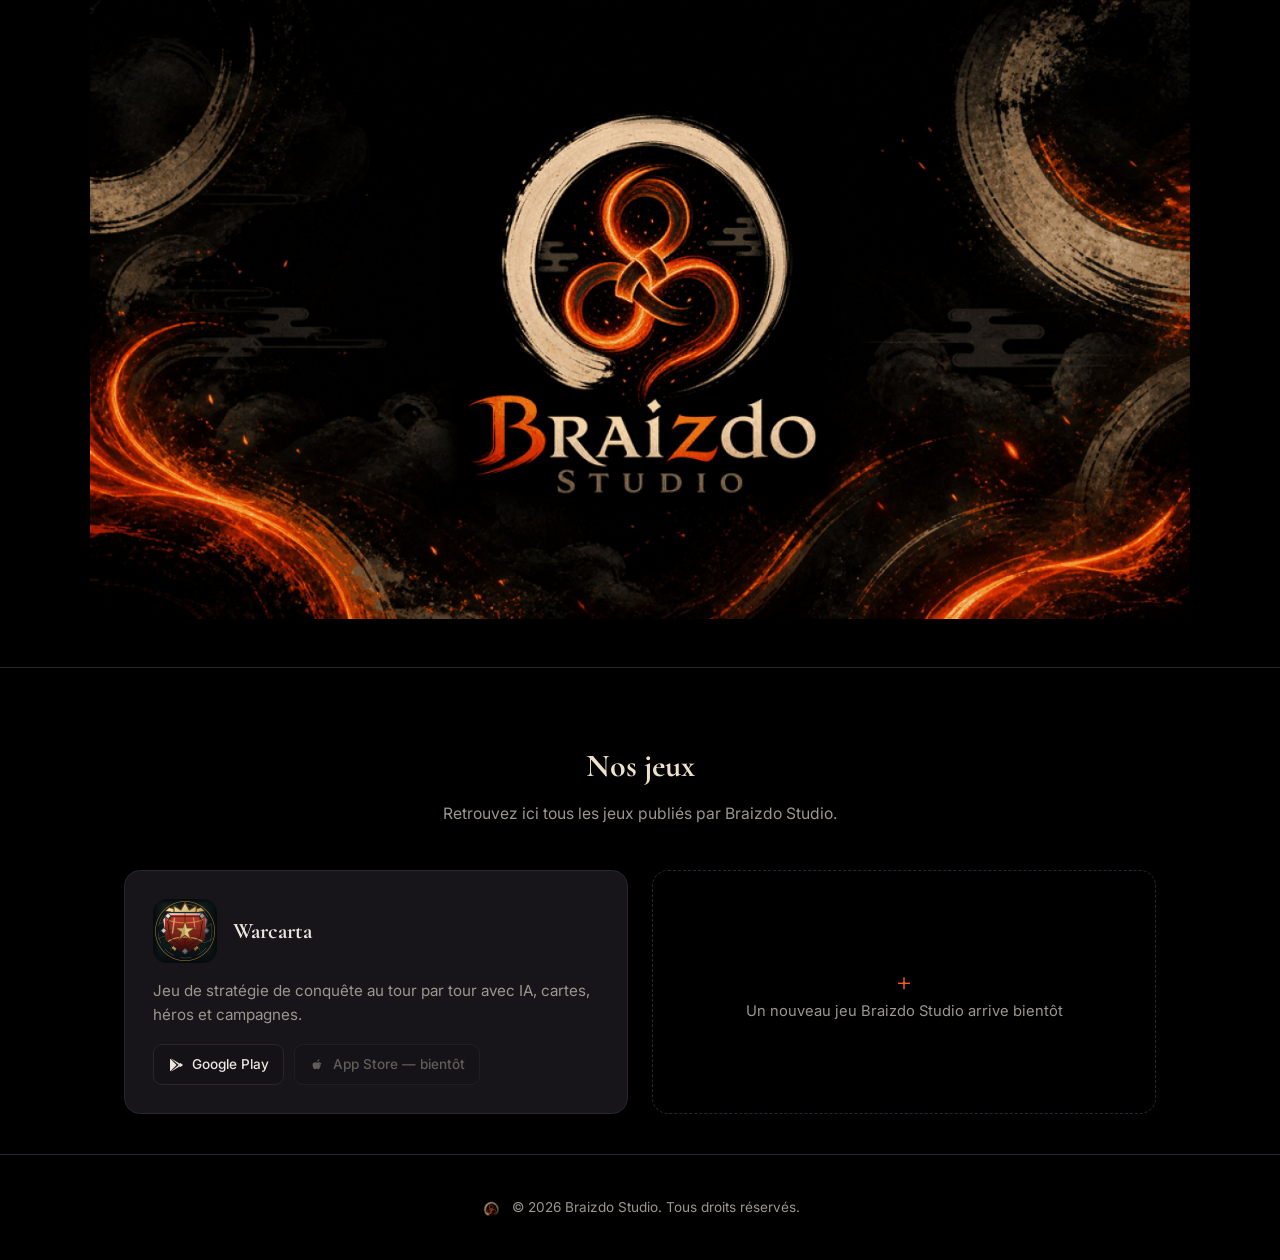
==== index.html @ 64bd32e6 "Add homepage with Braizdo Studio branding and games showcase Adds index.html with the studio hero ba" ====
<!DOCTYPE html>
<html lang="fr">
<head>
<meta charset="UTF-8">
<meta name="viewport" content="width=device-width, initial-scale=1.0">
<title>Braizdo Studio — Studio de jeux mobiles</title>
<meta name="description" content="Braizdo Studio conçoit des jeux mobiles. Découvrez nos jeux disponibles sur Google Play et App Store.">
<meta property="og:title" content="Braizdo Studio">
<meta property="og:description" content="Studio de jeux mobiles indépendant.">
<meta property="og:image" content="assets/hero-banner.jpg">
<link rel="icon" type="image/png" href="assets/mark-180.png">
<link rel="apple-touch-icon" href="assets/mark-180.png">
<link rel="preconnect" href="https://fonts.googleapis.com">
<link rel="preconnect" href="https://fonts.gstatic.com" crossorigin>
<link href="https://fonts.googleapis.com/css2?family=Cormorant+Garamond:wght@600;700&family=Inter:wght@400;500;600&display=swap" rel="stylesheet">
<style>
  :root {
    --bg: #000000;
    --bg-soft: #141216;
    --card: #17151a;
    --card-border: #2a2530;
    --cream: #ede1c9;
    --cream-dim: #b9ae98;
    --flame-1: #c81e0a;
    --flame-2: #ff5c1a;
    --flame-3: #ffb648;
    --text: #eae6de;
    --text-dim: #9b968f;
  }

  * { box-sizing: border-box; }

  html { scroll-behavior: smooth; }

  body {
    margin: 0;
    background: var(--bg);
    color: var(--text);
    font-family: 'Inter', system-ui, sans-serif;
    line-height: 1.6;
  }

  a { color: inherit; }

  .wrap {
    max-width: 1080px;
    margin: 0 auto;
    padding: 0 24px;
  }

  /* ---- Header / Hero ---- */

  .sr-only {
    position: absolute;
    width: 1px;
    height: 1px;
    overflow: hidden;
    clip: rect(0, 0, 0, 0);
    white-space: nowrap;
  }

  header.hero {
    position: relative;
    text-align: center;
    background: var(--bg);
    border-bottom: 1px solid var(--card-border);
    padding-bottom: 48px;
  }

  .hero-banner {
    display: block;
    width: 100%;
    max-width: 1100px;
    margin: 0 auto;
    height: auto;
  }

  /* ---- Sections ---- */

  main { padding: 72px 0 40px; }

  .section-head {
    text-align: center;
    margin-bottom: 44px;
  }

  .section-head h2 {
    font-family: 'Cormorant Garamond', serif;
    font-size: 2rem;
    color: var(--cream);
    margin: 0 0 10px;
  }

  .section-head p {
    color: var(--text-dim);
    margin: 0;
    font-size: 0.98rem;
  }

  /* ---- Games grid ---- */

  .games-grid {
    display: grid;
    grid-template-columns: repeat(auto-fit, minmax(280px, 1fr));
    gap: 24px;
  }

  .game-card {
    background: var(--card);
    border: 1px solid var(--card-border);
    border-radius: 16px;
    padding: 28px;
    display: flex;
    flex-direction: column;
    gap: 16px;
    transition: border-color 0.2s ease, transform 0.2s ease;
  }

  .game-card:hover {
    border-color: #443b2e;
    transform: translateY(-2px);
  }

  .game-card-top {
    display: flex;
    align-items: center;
    gap: 16px;
  }

  .game-icon {
    width: 64px;
    height: 64px;
    border-radius: 14px;
    flex-shrink: 0;
    object-fit: cover;
  }

  .game-title {
    font-family: 'Cormorant Garamond', serif;
    font-size: 1.4rem;
    font-weight: 700;
    color: var(--text);
    margin: 0;
  }

  .game-desc {
    color: var(--text-dim);
    font-size: 0.95rem;
    margin: 0;
    flex-grow: 1;
  }

  .store-links {
    display: flex;
    gap: 10px;
    flex-wrap: wrap;
  }

  .store-btn {
    display: inline-flex;
    align-items: center;
    gap: 8px;
    padding: 9px 14px;
    border-radius: 9px;
    font-size: 0.85rem;
    font-weight: 500;
    text-decoration: none;
    border: 1px solid var(--card-border);
    color: var(--text);
    background: var(--bg-soft);
    transition: border-color 0.2s ease, color 0.2s ease;
  }

  .store-btn svg { width: 16px; height: 16px; flex-shrink: 0; }

  .store-btn.active:hover {
    border-color: var(--flame-2);
    color: var(--cream);
  }

  .store-btn.disabled {
    color: var(--text-dim);
    opacity: 0.55;
    cursor: default;
    pointer-events: none;
  }

  /* ---- Coming soon placeholder card ---- */

  .game-card.placeholder {
    background: transparent;
    border: 1.5px dashed var(--card-border);
    align-items: center;
    justify-content: center;
    text-align: center;
    color: var(--text-dim);
    min-height: 200px;
  }

  .game-card.placeholder .plus {
    font-family: 'Cormorant Garamond', serif;
    font-size: 2.2rem;
    color: var(--flame-2);
    line-height: 1;
    margin-bottom: 4px;
  }

  .game-card.placeholder p {
    margin: 0;
    font-size: 0.92rem;
  }

  /* ---- Footer ---- */

  footer {
    border-top: 1px solid var(--card-border);
    padding: 28px 0;
    text-align: center;
    color: var(--text-dim);
    font-size: 0.85rem;
  }

  footer .wrap {
    display: flex;
    align-items: center;
    justify-content: center;
    gap: 10px;
  }

  .footer-mark {
    width: 22px;
    height: 22px;
    border-radius: 50%;
    opacity: 0.85;
  }
</style>
</head>
<body>

<header class="hero">
  <h1 class="sr-only">Braizdo Studio</h1>
  <img class="hero-banner" src="assets/hero-banner.jpg" alt="Braizdo Studio">
</header>

<main>
  <div class="wrap">
    <section id="jeux">
      <div class="section-head">
        <h2>Nos jeux</h2>
        <p>Retrouvez ici tous les jeux publiés par Braizdo Studio.</p>
      </div>

      <div class="games-grid">

        <article class="game-card">
          <div class="game-card-top">
            <img class="game-icon" src="assets/games/warcarta-icon.png" alt="Icône du jeu Warcarta">
            <h3 class="game-title">Warcarta</h3>
          </div>
          <p class="game-desc">Jeu de stratégie de conquête au tour par tour avec IA, cartes, héros et campagnes.</p>
          <div class="store-links">
            <a class="store-btn active" href="https://play.google.com/store/apps/details?id=com.warcarta.mobile" target="_blank" rel="noopener">
              <svg viewBox="0 0 24 24" fill="currentColor"><path d="M3.6 2.6c-.4.3-.6.8-.6 1.4v16c0 .6.2 1.1.6 1.4l9.3-9.4-9.3-9.4Z"/><path d="M15.9 12l2.5-1.4L5.5 2.7c-.3-.2-.6-.3-.9-.3l11.3 9.6Z"/><path d="M18.4 13.4L15.9 12l-11.3 9.6c.3.1.6 0 .9-.2l12.9-8Z"/><path d="M21.4 10.7l-3-1.7-2.7 3 2.7 3 3-1.7c.8-.5.8-2.1 0-2.6Z"/></svg>
              Google Play
            </a>
            <span class="store-btn disabled">
              <svg viewBox="0 0 24 24" fill="currentColor"><path d="M17.6 12.3c0-1.8 1-2.7 1-2.7s-1.4-1.9-3.4-1.9c-1.6 0-2.4.9-3.2.9-.8 0-1.5-.9-3-.9-1.8 0-3.7 1.4-3.7 4.2 0 2.6 1.9 6.5 3.6 6.5.9 0 1.3-.6 2.4-.6 1.1 0 1.4.6 2.4.6 1.6 0 3.6-4 3.6-6.1-1.4-.6-1.7-1.9-1.7-2.9v-.1Z"/><path d="M14.7 5.9c.6-.7 1-1.6.9-2.6-.9.1-1.9.6-2.5 1.3-.5.6-1 1.6-.9 2.5 1-.1 1.9-.6 2.5-1.2Z"/></svg>
              App Store — bientôt
            </span>
          </div>
        </article>

        <article class="game-card placeholder">
          <div>
            <div class="plus">+</div>
            <p>Un nouveau jeu Braizdo Studio arrive bientôt</p>
          </div>
        </article>

      </div>
    </section>
  </div>
</main>

<footer>
  <div class="wrap">
    <img class="footer-mark" src="assets/mark-96.png" alt="">
    <p>&copy; 2026 Braizdo Studio. Tous droits réservés.</p>
  </div>
</footer>

</body>
</html>
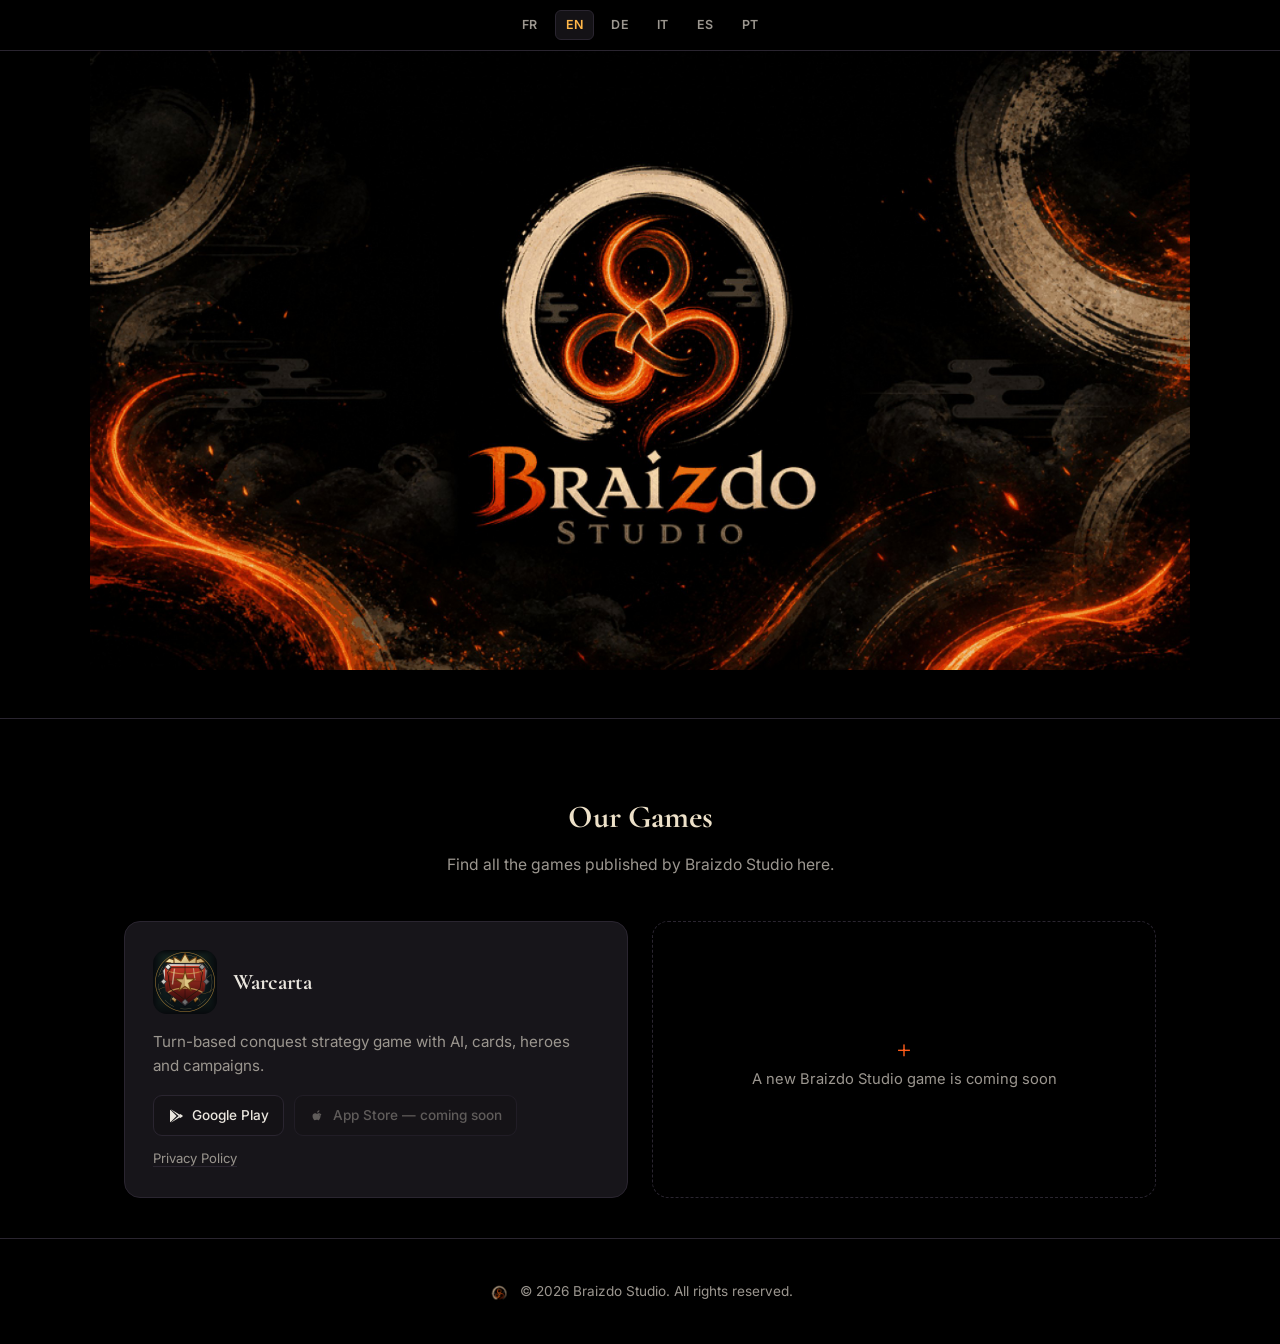
==== commit e5112ed6: "Add multilingual site (fr/en/de/it/es/pt) and per-game privacy policy pages Migrates the Warcarta pr" ====
--- a/index.html
+++ b/index.html
@@ -1,293 +1,81 @@
 <!DOCTYPE html>
-<html lang="fr">
+<html lang="en">
 <head>
 <meta charset="UTF-8">
 <meta name="viewport" content="width=device-width, initial-scale=1.0">
-<title>Braizdo Studio — Studio de jeux mobiles</title>
-<meta name="description" content="Braizdo Studio conçoit des jeux mobiles. Découvrez nos jeux disponibles sur Google Play et App Store.">
-<meta property="og:title" content="Braizdo Studio">
-<meta property="og:description" content="Studio de jeux mobiles indépendant.">
-<meta property="og:image" content="assets/hero-banner.jpg">
+<title>Braizdo Studio</title>
+<meta name="description" content="Braizdo Studio — independent mobile game studio. Choose your language.">
+<meta name="robots" content="noindex">
 <link rel="icon" type="image/png" href="assets/mark-180.png">
 <link rel="apple-touch-icon" href="assets/mark-180.png">
-<link rel="preconnect" href="https://fonts.googleapis.com">
-<link rel="preconnect" href="https://fonts.gstatic.com" crossorigin>
-<link href="https://fonts.googleapis.com/css2?family=Cormorant+Garamond:wght@600;700&family=Inter:wght@400;500;600&display=swap" rel="stylesheet">
+<link rel="alternate" hreflang="fr" href="https://braizdostudio-prog.github.io/fr/">
+<link rel="alternate" hreflang="en" href="https://braizdostudio-prog.github.io/en/">
+<link rel="alternate" hreflang="de" href="https://braizdostudio-prog.github.io/de/">
+<link rel="alternate" hreflang="it" href="https://braizdostudio-prog.github.io/it/">
+<link rel="alternate" hreflang="es" href="https://braizdostudio-prog.github.io/es/">
+<link rel="alternate" hreflang="pt" href="https://braizdostudio-prog.github.io/pt/">
+<link rel="alternate" hreflang="x-default" href="https://braizdostudio-prog.github.io/en/">
 <style>
   :root {
     --bg: #000000;
-    --bg-soft: #141216;
-    --card: #17151a;
     --card-border: #2a2530;
     --cream: #ede1c9;
-    --cream-dim: #b9ae98;
-    --flame-1: #c81e0a;
-    --flame-2: #ff5c1a;
-    --flame-3: #ffb648;
     --text: #eae6de;
     --text-dim: #9b968f;
+    --flame-3: #ffb648;
   }
-
   * { box-sizing: border-box; }
-
-  html { scroll-behavior: smooth; }
-
   body {
     margin: 0;
+    min-height: 100vh;
+    display: flex;
+    align-items: center;
+    justify-content: center;
     background: var(--bg);
     color: var(--text);
-    font-family: 'Inter', system-ui, sans-serif;
-    line-height: 1.6;
+    font-family: system-ui, sans-serif;
   }
-
-  a { color: inherit; }
-
-  .wrap {
-    max-width: 1080px;
-    margin: 0 auto;
-    padding: 0 24px;
+  main {
+    text-align: center;
+    padding: 24px;
   }
-
-  /* ---- Header / Hero ---- */
-
-  .sr-only {
-    position: absolute;
-    width: 1px;
-    height: 1px;
-    overflow: hidden;
-    clip: rect(0, 0, 0, 0);
-    white-space: nowrap;
-  }
-
-  header.hero {
-    position: relative;
-    text-align: center;
-    background: var(--bg);
-    border-bottom: 1px solid var(--card-border);
-    padding-bottom: 48px;
-  }
-
-  .hero-banner {
-    display: block;
-    width: 100%;
-    max-width: 1100px;
-    margin: 0 auto;
-    height: auto;
-  }
-
-  /* ---- Sections ---- */
-
-  main { padding: 72px 0 40px; }
-
-  .section-head {
-    text-align: center;
-    margin-bottom: 44px;
-  }
-
-  .section-head h2 {
-    font-family: 'Cormorant Garamond', serif;
-    font-size: 2rem;
-    color: var(--cream);
-    margin: 0 0 10px;
-  }
-
-  .section-head p {
-    color: var(--text-dim);
-    margin: 0;
-    font-size: 0.98rem;
-  }
-
-  /* ---- Games grid ---- */
-
-  .games-grid {
-    display: grid;
-    grid-template-columns: repeat(auto-fit, minmax(280px, 1fr));
-    gap: 24px;
-  }
-
-  .game-card {
-    background: var(--card);
-    border: 1px solid var(--card-border);
-    border-radius: 16px;
-    padding: 28px;
-    display: flex;
-    flex-direction: column;
-    gap: 16px;
-    transition: border-color 0.2s ease, transform 0.2s ease;
-  }
-
-  .game-card:hover {
-    border-color: #443b2e;
-    transform: translateY(-2px);
-  }
-
-  .game-card-top {
-    display: flex;
-    align-items: center;
-    gap: 16px;
-  }
-
-  .game-icon {
-    width: 64px;
-    height: 64px;
-    border-radius: 14px;
-    flex-shrink: 0;
-    object-fit: cover;
-  }
-
-  .game-title {
-    font-family: 'Cormorant Garamond', serif;
-    font-size: 1.4rem;
-    font-weight: 700;
-    color: var(--text);
-    margin: 0;
-  }
-
-  .game-desc {
-    color: var(--text-dim);
-    font-size: 0.95rem;
-    margin: 0;
-    flex-grow: 1;
-  }
-
-  .store-links {
+  h1 { color: var(--cream); font-size: 1.4rem; margin: 0 0 20px; }
+  ul {
+    list-style: none;
     display: flex;
     gap: 10px;
     flex-wrap: wrap;
+    justify-content: center;
+    padding: 0;
+    margin: 0;
   }
-
-  .store-btn {
-    display: inline-flex;
-    align-items: center;
-    gap: 8px;
-    padding: 9px 14px;
-    border-radius: 9px;
-    font-size: 0.85rem;
-    font-weight: 500;
+  a {
+    display: inline-block;
+    padding: 8px 16px;
+    border: 1px solid var(--card-border);
+    border-radius: 8px;
+    color: var(--text);
     text-decoration: none;
-    border: 1px solid var(--card-border);
-    color: var(--text);
-    background: var(--bg-soft);
-    transition: border-color 0.2s ease, color 0.2s ease;
+    font-weight: 600;
+    font-size: 0.9rem;
   }
-
-  .store-btn svg { width: 16px; height: 16px; flex-shrink: 0; }
-
-  .store-btn.active:hover {
-    border-color: var(--flame-2);
-    color: var(--cream);
-  }
-
-  .store-btn.disabled {
-    color: var(--text-dim);
-    opacity: 0.55;
-    cursor: default;
-    pointer-events: none;
-  }
-
-  /* ---- Coming soon placeholder card ---- */
-
-  .game-card.placeholder {
-    background: transparent;
-    border: 1.5px dashed var(--card-border);
-    align-items: center;
-    justify-content: center;
-    text-align: center;
-    color: var(--text-dim);
-    min-height: 200px;
-  }
-
-  .game-card.placeholder .plus {
-    font-family: 'Cormorant Garamond', serif;
-    font-size: 2.2rem;
-    color: var(--flame-2);
-    line-height: 1;
-    margin-bottom: 4px;
-  }
-
-  .game-card.placeholder p {
-    margin: 0;
-    font-size: 0.92rem;
-  }
-
-  /* ---- Footer ---- */
-
-  footer {
-    border-top: 1px solid var(--card-border);
-    padding: 28px 0;
-    text-align: center;
-    color: var(--text-dim);
-    font-size: 0.85rem;
-  }
-
-  footer .wrap {
-    display: flex;
-    align-items: center;
-    justify-content: center;
-    gap: 10px;
-  }
-
-  .footer-mark {
-    width: 22px;
-    height: 22px;
-    border-radius: 50%;
-    opacity: 0.85;
-  }
+  a:hover { color: var(--flame-3); border-color: var(--flame-3); }
+  p.note { color: var(--text-dim); font-size: 0.85rem; margin-top: 22px; }
 </style>
+<script src="assets/js/lang-redirect.js"></script>
 </head>
 <body>
-
-<header class="hero">
-  <h1 class="sr-only">Braizdo Studio</h1>
-  <img class="hero-banner" src="assets/hero-banner.jpg" alt="Braizdo Studio">
-</header>
-
 <main>
-  <div class="wrap">
-    <section id="jeux">
-      <div class="section-head">
-        <h2>Nos jeux</h2>
-        <p>Retrouvez ici tous les jeux publiés par Braizdo Studio.</p>
-      </div>
-
-      <div class="games-grid">
-
-        <article class="game-card">
-          <div class="game-card-top">
-            <img class="game-icon" src="assets/games/warcarta-icon.png" alt="Icône du jeu Warcarta">
-            <h3 class="game-title">Warcarta</h3>
-          </div>
-          <p class="game-desc">Jeu de stratégie de conquête au tour par tour avec IA, cartes, héros et campagnes.</p>
-          <div class="store-links">
-            <a class="store-btn active" href="https://play.google.com/store/apps/details?id=com.warcarta.mobile" target="_blank" rel="noopener">
-              <svg viewBox="0 0 24 24" fill="currentColor"><path d="M3.6 2.6c-.4.3-.6.8-.6 1.4v16c0 .6.2 1.1.6 1.4l9.3-9.4-9.3-9.4Z"/><path d="M15.9 12l2.5-1.4L5.5 2.7c-.3-.2-.6-.3-.9-.3l11.3 9.6Z"/><path d="M18.4 13.4L15.9 12l-11.3 9.6c.3.1.6 0 .9-.2l12.9-8Z"/><path d="M21.4 10.7l-3-1.7-2.7 3 2.7 3 3-1.7c.8-.5.8-2.1 0-2.6Z"/></svg>
-              Google Play
-            </a>
-            <span class="store-btn disabled">
-              <svg viewBox="0 0 24 24" fill="currentColor"><path d="M17.6 12.3c0-1.8 1-2.7 1-2.7s-1.4-1.9-3.4-1.9c-1.6 0-2.4.9-3.2.9-.8 0-1.5-.9-3-.9-1.8 0-3.7 1.4-3.7 4.2 0 2.6 1.9 6.5 3.6 6.5.9 0 1.3-.6 2.4-.6 1.1 0 1.4.6 2.4.6 1.6 0 3.6-4 3.6-6.1-1.4-.6-1.7-1.9-1.7-2.9v-.1Z"/><path d="M14.7 5.9c.6-.7 1-1.6.9-2.6-.9.1-1.9.6-2.5 1.3-.5.6-1 1.6-.9 2.5 1-.1 1.9-.6 2.5-1.2Z"/></svg>
-              App Store — bientôt
-            </span>
-          </div>
-        </article>
-
-        <article class="game-card placeholder">
-          <div>
-            <div class="plus">+</div>
-            <p>Un nouveau jeu Braizdo Studio arrive bientôt</p>
-          </div>
-        </article>
-
-      </div>
-    </section>
-  </div>
+  <h1>Braizdo Studio</h1>
+  <ul>
+    <li><a href="fr/">Français</a></li>
+    <li><a href="en/">English</a></li>
+    <li><a href="de/">Deutsch</a></li>
+    <li><a href="it/">Italiano</a></li>
+    <li><a href="es/">Español</a></li>
+    <li><a href="pt/">Português</a></li>
+  </ul>
+  <p class="note">Redirecting to your language&hellip;</p>
 </main>
-
-<footer>
-  <div class="wrap">
-    <img class="footer-mark" src="assets/mark-96.png" alt="">
-    <p>&copy; 2026 Braizdo Studio. Tous droits réservés.</p>
-  </div>
-</footer>
-
 </body>
 </html>
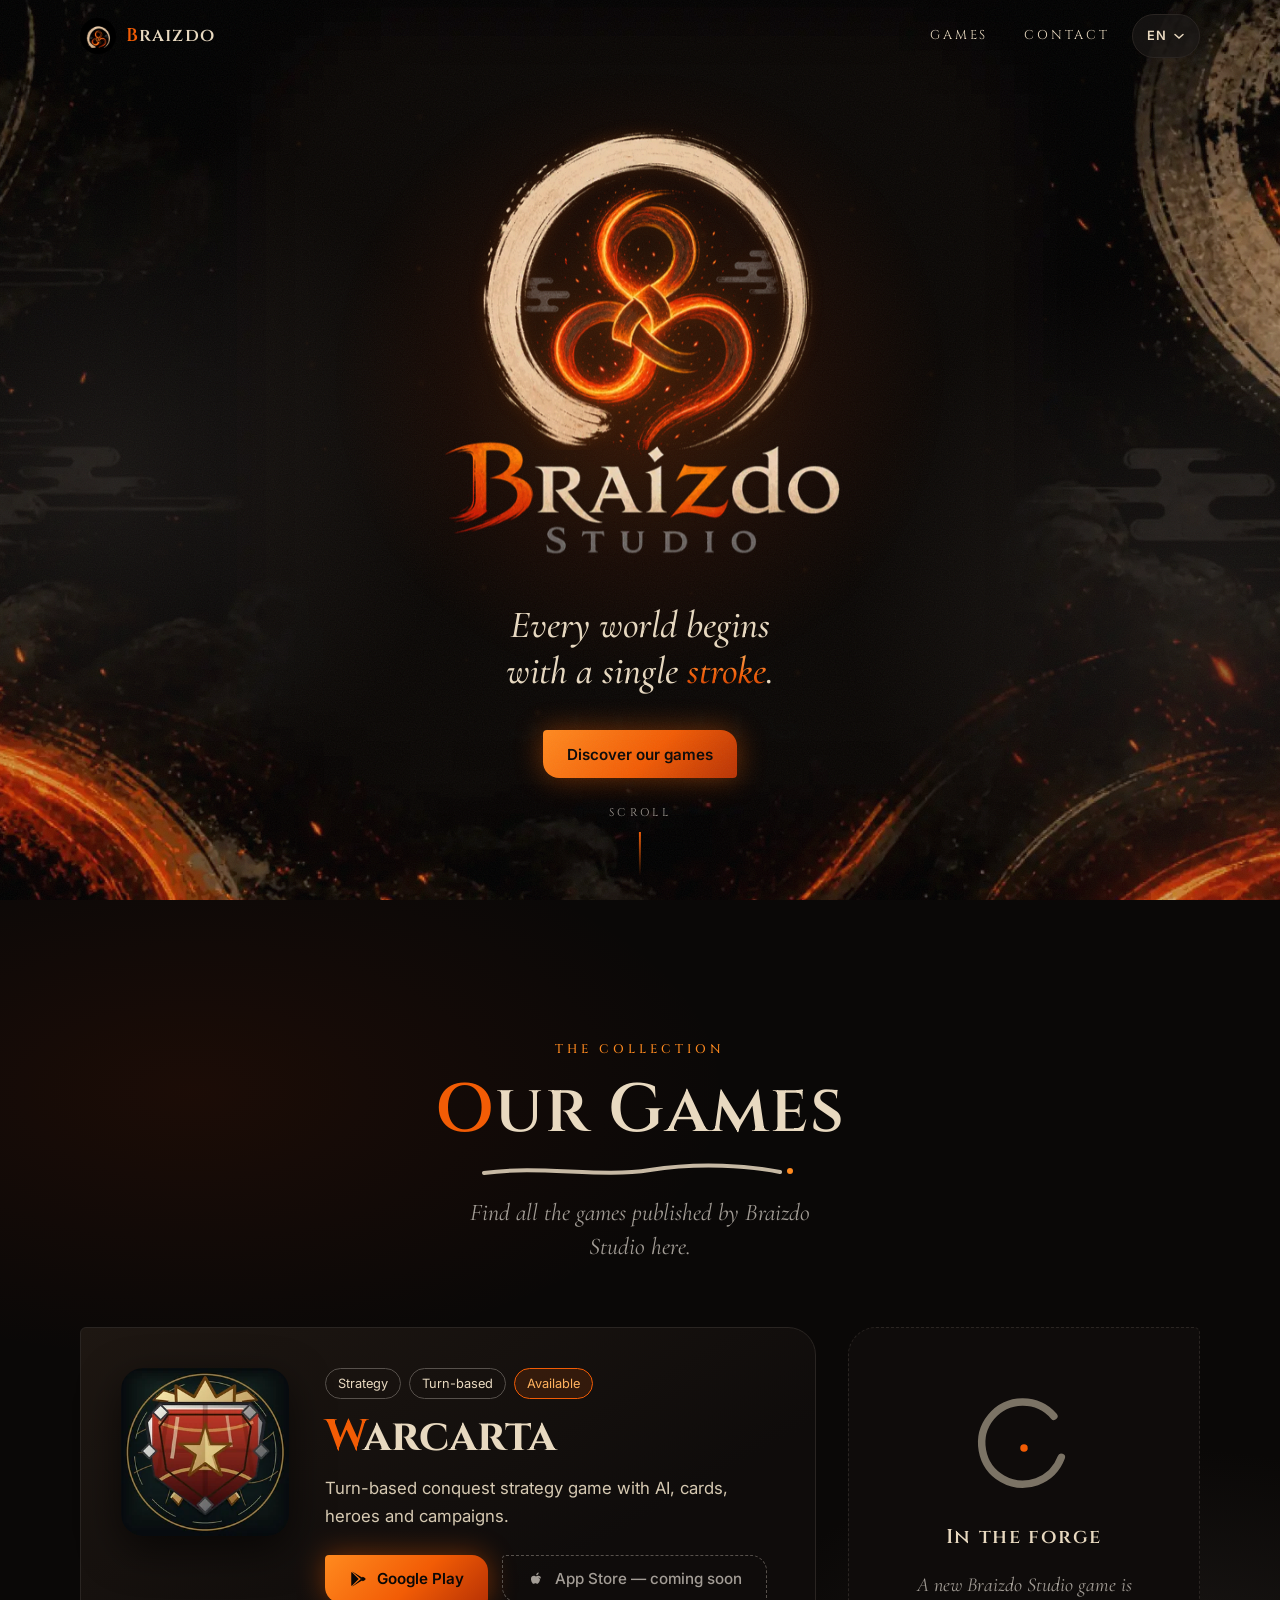
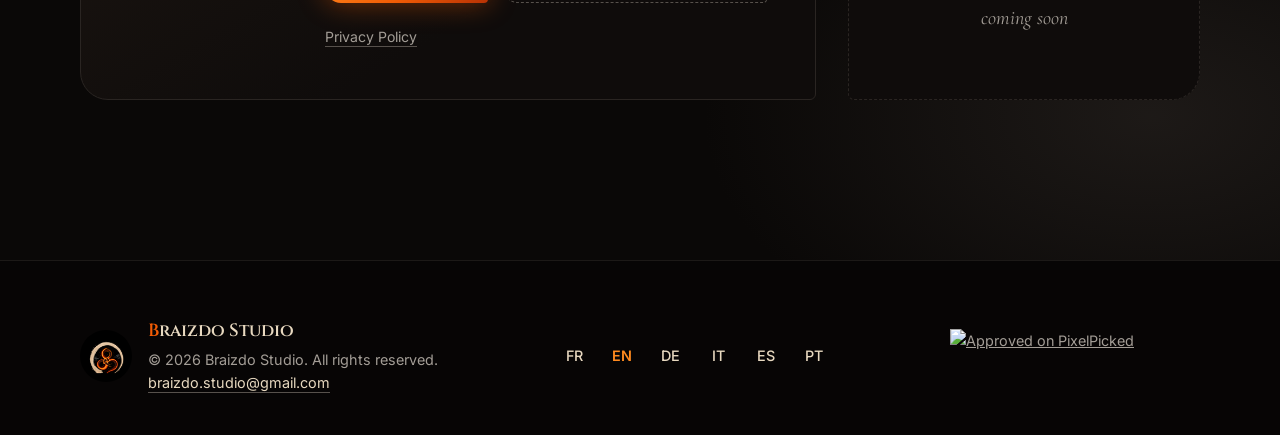
==== commit 0a1f6d79: "feat: redesign site with Ink & Ember visual identity - Animated hero: enso brush reveal, knot igniti" ====
--- a/index.html
+++ b/index.html
@@ -17,12 +17,12 @@
 <link rel="alternate" hreflang="x-default" href="https://braizdostudio-prog.github.io/en/">
 <style>
   :root {
-    --bg: #000000;
-    --card-border: #2a2530;
-    --cream: #ede1c9;
-    --text: #eae6de;
-    --text-dim: #9b968f;
-    --flame-3: #ffb648;
+    --bg: #0A0807;
+    --card-border: #2A2522;
+    --cream: #E8D9C0;
+    --text: #E8D9C0;
+    --text-dim: #A39D96;
+    --flame-3: #FF8A1F;
   }
   * { box-sizing: border-box; }
   body {
